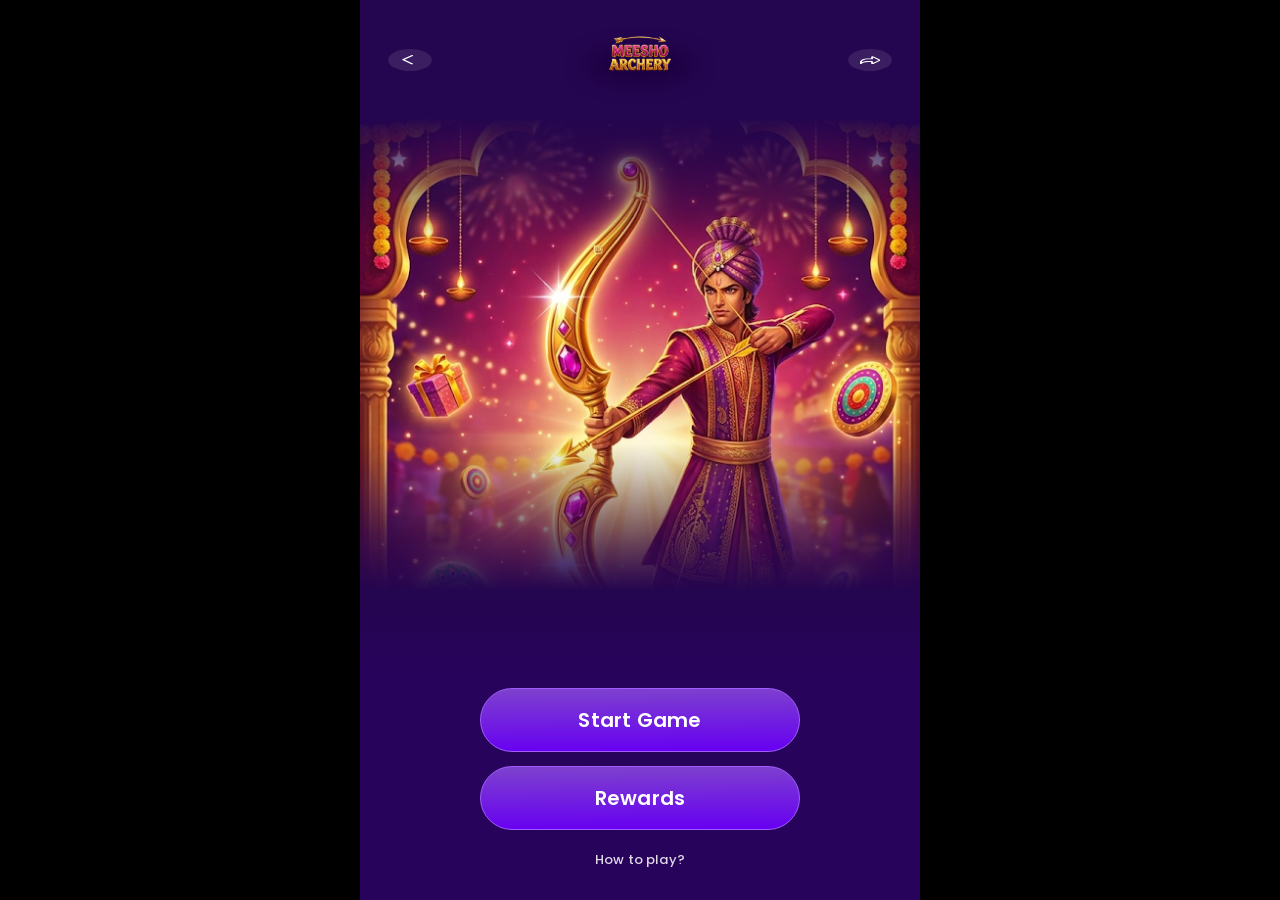
==== index.html @ 8c5590b3 "Initial commit: Meesho Archery game" ====
<!DOCTYPE html>
<html lang="en">
<head>
  <meta charset="UTF-8" />
  <title>Meesho Archery</title>
  <meta name="viewport" content="width=device-width, initial-scale=1, maximum-scale=1, viewport-fit=cover" />
  <meta name="theme-color" content="#2a0b55" />
  <link rel="preconnect" href="https://fonts.googleapis.com" />
  <link rel="preconnect" href="https://fonts.gstatic.com" crossorigin />
  <link href="https://fonts.googleapis.com/css2?family=Poppins:wght@500;600&display=swap" rel="stylesheet" />
  <link rel="stylesheet" href="css/style.css" />
  <link rel="stylesheet" href="css/landing.css" />
</head>
<body>
  <main class="screen landing-screen" id="landing-screen">
    <header class="app-header">
      <button class="icon-btn" id="back-btn" aria-label="Back">
        <img src="assets/images/icon-back.svg" alt="" />
      </button>

      <div class="logo">
        <img class="logo__glow" src="assets/images/logo-glow.svg" alt="" />
        <img class="logo__mark" src="assets/images/logo-text.png" alt="Meesho Archery" />
      </div>

      <button class="icon-btn" id="share-btn" aria-label="Share">
        <img src="assets/images/icon-share.svg" alt="" />
      </button>
    </header>

    <div class="hero">
      <img class="hero__image" src="assets/images/hero.png" alt="Archer aiming a bow" />
      <div class="hero__fade-top"></div>
      <div class="hero__fade-bottom"></div>
    </div>

    <div class="landing-actions">
      <button class="btn btn--primary" id="start-game-btn">Start Game</button>
      <button class="btn btn--secondary" id="rewards-btn">Rewards</button>
      <button class="link-btn" id="how-to-play-btn">How to play?</button>
    </div>
  </main>

  <script src="js/main.js"></script>
</body>
</html>
---- css/style.css ----
:root {
  --color-bg-deep: #24054f;
  --color-bg: #2a0b55;
  --color-bg-fade: #28035c;
  --color-purple-light: #a15cff;
  --color-btn-grad-top: #7d41ce;
  --color-btn-grad-bottom: #6700f1;
  --color-white: #ffffff;

  --font-body: "Poppins", system-ui, sans-serif;

  --safe-top: env(safe-area-inset-top, 0px);
  --safe-bottom: env(safe-area-inset-bottom, 0px);
}

* {
  box-sizing: border-box;
}

html,
body {
  margin: 0;
  padding: 0;
  min-height: 100dvh;
  background: #000;
  font-family: var(--font-body);
  -webkit-tap-highlight-color: transparent;
}

button {
  font-family: inherit;
  cursor: pointer;
  border: none;
  background: none;
  color: inherit;
  padding: 0;
  margin: 0;
  appearance: none;
  -webkit-appearance: none;
}

img {
  display: block;
  max-width: 100%;
}

.screen {
  position: relative;
  width: 100%;
  max-width: 560px;
  min-height: 100dvh;
  margin: 0 auto;
  overflow: hidden;
  background: var(--color-bg);
}

.icon-btn {
  display: flex;
  align-items: center;
  justify-content: center;
  width: clamp(36px, 9.5vw, 44px);
  height: clamp(36px, 9.5vw, 44px);
  flex: 0 0 auto;
  border-radius: 50%;
  overflow: hidden;
  line-height: 0;
}

.icon-btn img {
  width: 100%;
  height: 100%;
  object-fit: contain;
}

/* ---------- Shared app header (back / logo / share row) ---------- */

.app-header {
  display: flex;
  align-items: center;
  justify-content: space-between;
  flex: 0 0 auto;
  gap: clamp(8px, 3vw, 16px);
  padding: calc(var(--safe-top) + clamp(10px, 3vh, 18px)) clamp(16px, 5vw, 28px) clamp(10px, 3vh, 16px);
  background: var(--color-bg-deep);
  position: relative;
  z-index: 3;
}

.logo {
  position: relative;
  width: clamp(96px, 30vw, 148px);
  aspect-ratio: 83 / 47;
  flex: 0 0 auto;
}

.logo__glow {
  position: absolute;
  inset: 0;
  width: 100%;
  height: 100%;
  object-fit: contain;
  transform: translateY(6%);
}

.logo__mark {
  position: absolute;
  left: 8%;
  top: 0;
  width: 84%;
  height: 88%;
  object-fit: contain;
}

/* ---------- Shared buttons ---------- */

.btn {
  width: 100%;
  max-width: 320px;
  border: 1px solid var(--color-purple-light);
  border-radius: 999px;
  padding: clamp(12px, 2vh, 16px) 24px;
  font-family: var(--font-body);
  font-weight: 600;
  font-size: clamp(16px, 4.6vw, 20px);
  letter-spacing: 0.24px;
  text-align: center;
  color: var(--color-white);
  background-image: linear-gradient(179.5deg, var(--color-btn-grad-top) 1.4%, var(--color-btn-grad-bottom) 98.4%);
  transition: transform 0.12s ease, filter 0.12s ease;
}

.btn:active {
  transform: scale(0.97);
  filter: brightness(0.95);
}

.link-btn {
  font-size: clamp(11px, 3vw, 13px);
  font-weight: 500;
  letter-spacing: 0.144px;
  color: var(--color-white);
  opacity: 0.85;
  padding: 6px 12px;
}

.link-btn:active {
  opacity: 1;
}
---- css/landing.css ----
.landing-screen {
  display: flex;
  flex-direction: column;
  color: var(--color-white);
}

/* ---------- Hero ---------- */

.hero {
  position: relative;
  flex: 1 1 auto;
  min-height: 0;
  overflow: hidden;
  background: var(--color-bg-deep);
}

.hero__image {
  position: absolute;
  inset: 0;
  width: 100%;
  height: 100%;
  object-fit: cover;
  object-position: 50% 20%;
}

.hero__fade-top {
  position: absolute;
  top: 0;
  left: 0;
  right: 0;
  height: 22%;
  background: linear-gradient(to bottom, var(--color-bg-deep) 0%, rgba(36, 5, 79, 0) 100%);
  pointer-events: none;
}

.hero__fade-bottom {
  position: absolute;
  bottom: 0;
  left: 0;
  right: 0;
  height: 42%;
  background: linear-gradient(
    to bottom,
    rgba(42, 11, 85, 0) 0%,
    var(--color-bg-deep) 63%,
    var(--color-bg-fade) 100%
  );
  pointer-events: none;
}

/* ---------- Actions ---------- */

.landing-actions {
  flex: 0 0 auto;
  display: flex;
  flex-direction: column;
  align-items: center;
  gap: clamp(10px, 2.2vh, 14px);
  padding: clamp(4px, 1.5vh, 10px) clamp(24px, 10vw, 64px) calc(var(--safe-bottom) + clamp(16px, 3vh, 24px));
  background: var(--color-bg-fade);
  position: relative;
  z-index: 2;
}

/* ---------- Small-height phones: keep hero from disappearing ---------- */
@media (max-height: 640px) {
  .hero {
    min-height: 34dvh;
  }
}
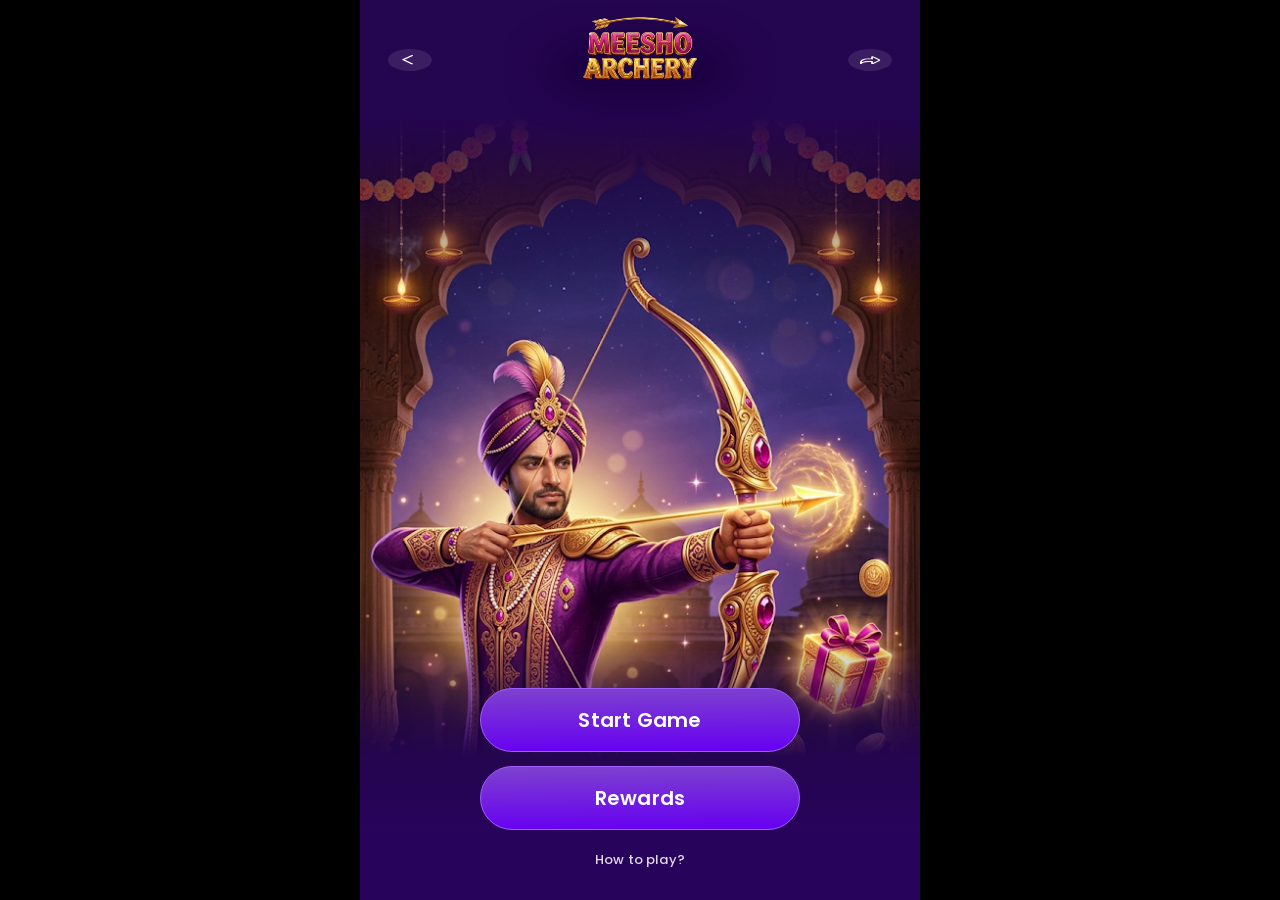
==== commit cd1bda6b: "Update landing hero artwork and align it with Start Game button Swap in the new Figma archer artwork" ====
--- a/index.html
+++ b/index.html
@@ -28,16 +28,17 @@
       </button>
     </header>
 
-    <div class="hero">
-      <img class="hero__image" src="assets/images/hero.png" alt="Archer aiming a bow" />
-      <div class="hero__fade-top"></div>
-      <div class="hero__fade-bottom"></div>
-    </div>
+    <div class="landing-stage">
+      <div class="hero">
+        <img class="hero__image" src="assets/images/hero.png" alt="Archer aiming a bow" />
+        <div class="hero__fade-top"></div>
+      </div>
 
-    <div class="landing-actions">
-      <button class="btn btn--primary" id="start-game-btn">Start Game</button>
-      <button class="btn btn--secondary" id="rewards-btn">Rewards</button>
-      <button class="link-btn" id="how-to-play-btn">How to play?</button>
+      <div class="landing-actions">
+        <button class="btn btn--primary" id="start-game-btn">Start Game</button>
+        <button class="btn btn--secondary" id="rewards-btn">Rewards</button>
+        <button class="link-btn" id="how-to-play-btn">How to play?</button>
+      </div>
     </div>
   </main>
 
--- a/css/style.css
+++ b/css/style.css
@@ -88,9 +88,14 @@
 
 .logo {
   position: relative;
+  /* Layout footprint stays at the ORIGINAL size so the header row's height
+     (and everything below it) never shifts. The bigger look is applied purely
+     visually via transform below, which doesn't participate in layout/flow. */
   width: clamp(96px, 30vw, 148px);
   aspect-ratio: 83 / 47;
   flex: 0 0 auto;
+  transform: scale(1.83);
+  transform-origin: 50% 50%;
 }
 
 .logo__glow {
--- a/css/landing.css
+++ b/css/landing.css
@@ -4,14 +4,21 @@
   color: var(--color-white);
 }
 
-/* ---------- Hero ---------- */
+/* ---------- Stage (hero image + actions overlap, like the Figma reference) ---------- */
 
-.hero {
+.landing-stage {
   position: relative;
   flex: 1 1 auto;
   min-height: 0;
   overflow: hidden;
   background: var(--color-bg-deep);
+}
+
+/* ---------- Hero ---------- */
+
+.hero {
+  position: absolute;
+  inset: 0;
 }
 
 .hero__image {
@@ -20,7 +27,7 @@
   width: 100%;
   height: 100%;
   object-fit: cover;
-  object-position: 50% 20%;
+  object-position: 50% 15%;
 }
 
 .hero__fade-top {
@@ -33,21 +40,6 @@
   pointer-events: none;
 }
 
-.hero__fade-bottom {
-  position: absolute;
-  bottom: 0;
-  left: 0;
-  right: 0;
-  height: 42%;
-  background: linear-gradient(
-    to bottom,
-    rgba(42, 11, 85, 0) 0%,
-    var(--color-bg-deep) 63%,
-    var(--color-bg-fade) 100%
-  );
-  pointer-events: none;
-}
-
 /* ---------- Actions ---------- */
 
 .landing-actions {
@@ -56,15 +48,23 @@
   flex-direction: column;
   align-items: center;
   gap: clamp(10px, 2.2vh, 14px);
-  padding: clamp(4px, 1.5vh, 10px) clamp(24px, 10vw, 64px) calc(var(--safe-bottom) + clamp(16px, 3vh, 24px));
-  background: var(--color-bg-fade);
-  position: relative;
+  padding: clamp(28px, 8vh, 48px) clamp(24px, 10vw, 64px) calc(var(--safe-bottom) + clamp(16px, 3vh, 24px));
+  background: linear-gradient(
+    to bottom,
+    rgba(42, 11, 85, 0) 0%,
+    var(--color-bg-deep) 45%,
+    var(--color-bg-fade) 78%
+  );
+  position: absolute;
+  left: 0;
+  right: 0;
+  bottom: 0;
   z-index: 2;
 }
 
 /* ---------- Small-height phones: keep hero from disappearing ---------- */
 @media (max-height: 640px) {
-  .hero {
+  .landing-stage {
     min-height: 34dvh;
   }
 }
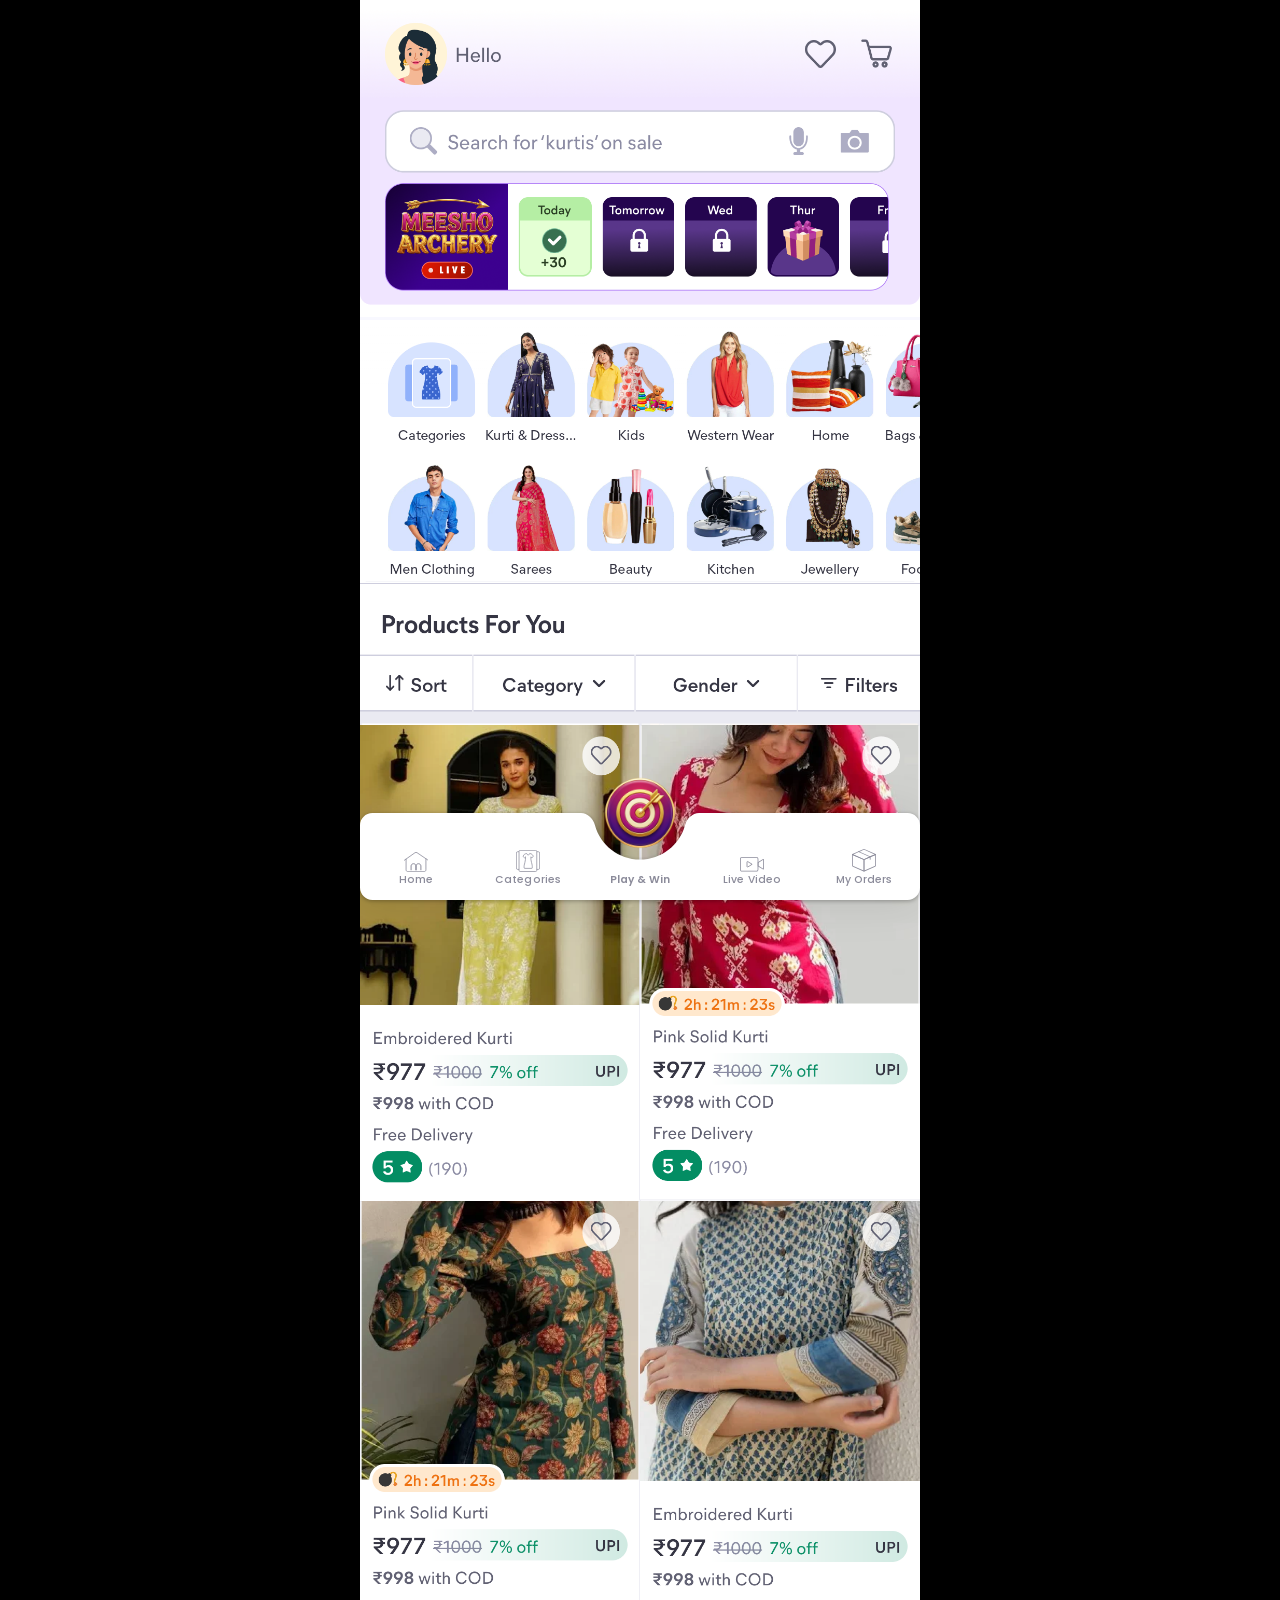
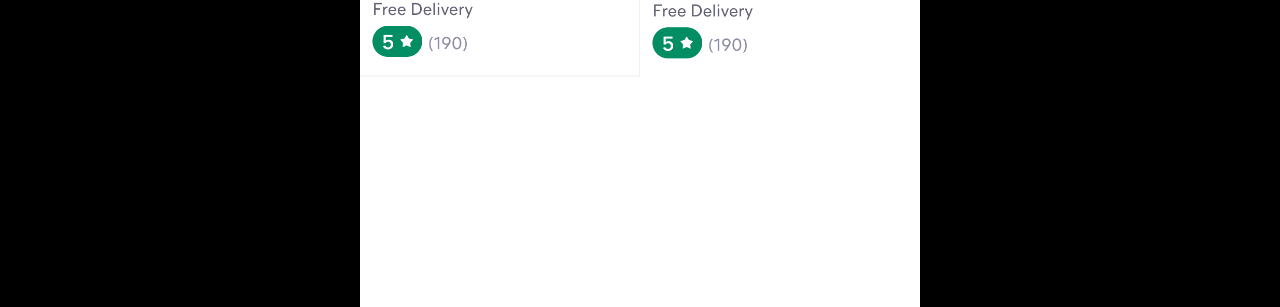
==== commit bbf80fa8: "Make the Meesho homepage the site's actual entry point The homepage was previously only reachable at" ====
--- a/index.html
+++ b/index.html
@@ -2,46 +2,84 @@
 <html lang="en">
 <head>
   <meta charset="UTF-8" />
-  <title>Meesho Archery</title>
+  <title>Meesho</title>
   <meta name="viewport" content="width=device-width, initial-scale=1, maximum-scale=1, viewport-fit=cover" />
-  <meta name="theme-color" content="#2a0b55" />
+  <meta name="theme-color" content="#ffffff" />
   <link rel="preconnect" href="https://fonts.googleapis.com" />
   <link rel="preconnect" href="https://fonts.gstatic.com" crossorigin />
   <link href="https://fonts.googleapis.com/css2?family=Poppins:wght@500;600&display=swap" rel="stylesheet" />
   <link rel="stylesheet" href="css/style.css" />
-  <link rel="stylesheet" href="css/landing.css" />
+  <link rel="stylesheet" href="css/home.css" />
 </head>
 <body>
-  <main class="screen landing-screen" id="landing-screen">
-    <header class="app-header">
-      <button class="icon-btn" id="back-btn" aria-label="Back">
-        <img src="assets/images/icon-back.svg" alt="" />
-      </button>
-
-      <div class="logo">
-        <img class="logo__glow" src="assets/images/logo-glow.svg" alt="" />
-        <img class="logo__mark" src="assets/images/logo-text.png" alt="Meesho Archery" />
+  <main class="screen home-screen" id="home-screen">
+    <div class="home-content">
+      <div class="home-block">
+        <img class="home-img" src="assets/images/home/header.png" alt="Meesho home header with search and daily rewards" />
+        <button class="widget-hotspot" id="widget-hotspot" aria-label="Open Meesho Archery game"></button>
       </div>
 
-      <button class="icon-btn" id="share-btn" aria-label="Share">
-        <img src="assets/images/icon-share.svg" alt="" />
-      </button>
-    </header>
+      <img class="home-img" src="assets/images/home/categories.png" alt="Shop by category" />
+      <img class="home-img" src="assets/images/home/filters.png" alt="Products for you" />
+      <img class="home-img" src="assets/images/home/products.png" alt="Recommended products" />
 
-    <div class="landing-stage">
-      <div class="hero">
-        <img class="hero__image" src="assets/images/hero.png" alt="Archer aiming a bow" />
-        <div class="hero__fade-top"></div>
+      <div class="home-nav-spacer" aria-hidden="true"></div>
+    </div>
+
+    <nav class="bottom-nav" aria-label="Primary">
+      <img class="bottom-nav__surface" src="assets/images/home/nav-surface.svg" alt="" aria-hidden="true" />
+
+      <div class="bottom-nav__row">
+        <button class="nav-item" type="button">
+          <svg viewBox="0 0 24.2317 20.28" fill="none" xmlns="http://www.w3.org/2000/svg">
+            <path d="M0.400032 8.31479L11.065 0.745629C11.6969 0.297211 12.5407 0.288151 13.182 0.722898L23.8317 7.94239" stroke="currentColor" stroke-width="0.8" stroke-linecap="round"/>
+            <path d="M2.108 7.16096V18.0229C2.108 19.0485 2.93948 19.88 3.96515 19.88H20.2663C21.292 19.88 22.1234 19.0485 22.1234 18.0229V6.91459" stroke="currentColor" stroke-width="0.8" stroke-linecap="round"/>
+            <g transform="translate(6.66, 11.31)">
+              <path d="M5.41244 6.71033V2.81773C5.41078 2.20352 5.15113 1.61493 4.69027 1.18062C4.22941 0.746302 3.60482 0.501573 2.95307 0.500004C2.30189 0.501578 1.67796 0.746496 1.2181 1.18098C0.758245 1.61547 0.499998 2.20407 0.5 2.81773V6.74" stroke="currentColor" stroke-linecap="round" stroke-linejoin="round"/>
+              <path d="M10.407 6.71033V2.81773C10.407 2.20407 10.1487 1.61547 9.68885 1.18098C9.22899 0.746496 8.60506 0.501578 7.95389 0.500004V0.500004C7.30271 0.501578 6.67878 0.746496 6.21892 1.18098C5.75907 1.61547 5.50082 2.20407 5.50082 2.81773V6.74" stroke="currentColor" stroke-linecap="round" stroke-linejoin="round"/>
+            </g>
+          </svg>
+          <span>Home</span>
+        </button>
+
+        <button class="nav-item" type="button">
+          <svg viewBox="0 0 24.1429 22" fill="none" xmlns="http://www.w3.org/2000/svg">
+            <path d="M1.65332 1.72852H22.4902C23.2266 1.72863 23.7715 2.26998 23.7715 2.87402V18.4043C23.7714 19.0109 23.2237 19.5575 22.4902 19.5576H1.65332C0.919769 19.5576 0.371227 19.0109 0.371094 18.4043V2.87402C0.371094 2.26991 0.916852 1.72852 1.65332 1.72852Z" stroke="currentColor" stroke-width="0.742857"/>
+            <path d="M4.08691 0.371094H19.8535C20.4272 0.371094 20.8846 0.829143 20.8848 1.38379V20.6162C20.8846 21.1709 20.4272 21.6289 19.8535 21.6289H4.08691C3.51326 21.6289 3.05587 21.1709 3.05566 20.6162V1.38379C3.05587 0.829142 3.51326 0.371094 4.08691 0.371094Z" fill="var(--home-nav-bg,#fff)" stroke="currentColor" stroke-width="0.742857"/>
+            <path fill-rule="evenodd" clip-rule="evenodd" d="M15.8156 7.69062C15.8906 7.76562 16.0031 7.76563 16.0875 7.7L17.4 6.5375C17.475 6.4625 17.4937 6.35 17.4468 6.25625C16.9687 5.34688 16.3312 4.63438 16.0781 4.3625L15.8062 4.14687C15.3656 3.9125 14.6906 3.65 13.8375 3.5C13.7531 4.14687 13.275 4.67187 12.6562 4.83125C12.6187 4.83125 12.5906 4.85 12.5531 4.85C12.4593 4.86875 12.3656 4.87813 12.2718 4.87813C12.1781 4.87813 12.0843 4.86875 11.9906 4.85C11.9531 4.85 11.925 4.84062 11.8875 4.83125C11.2687 4.67187 10.7906 4.14687 10.7062 3.5C9.86247 3.65 9.19684 3.90313 8.75622 4.1375C8.64372 4.20313 8.54997 4.27813 8.45622 4.37188C8.19372 4.65313 7.57497 5.35625 7.09684 6.25625C7.04997 6.35 7.06872 6.4625 7.14372 6.5375L8.45622 7.7C8.54059 7.76563 8.65309 7.76562 8.72809 7.69062L9.59997 6.85625C9.78747 8.59062 9.45934 10.6531 8.96247 12.3969C8.66247 13.4469 8.37184 14.45 8.25934 15.3594V15.425C8.14684 16.2688 8.05309 17.0937 8.21247 18.0969C8.24997 18.3219 8.45622 18.5 8.68122 18.5H15.8718C16.1062 18.5 16.3125 18.3312 16.3406 18.0969C16.4906 17.1031 16.4062 16.2781 16.2937 15.425V15.3594C16.1812 14.45 15.8906 13.4469 15.5906 12.3969C15.0937 10.6531 14.7656 8.59062 14.9531 6.85625L15.825 7.69062H15.8156Z" stroke="currentColor" stroke-width="0.742857" stroke-linejoin="round"/>
+          </svg>
+          <span>Categories</span>
+        </button>
+
+        <button class="nav-item nav-item--play" id="play-win-btn" type="button" aria-label="Play and win — open Meesho Archery">
+          <span class="nav-item__badge">
+            <img src="assets/images/home/playwin-badge.png" alt="" />
+          </span>
+          <span>Play &amp; Win</span>
+        </button>
+
+        <button class="nav-item" type="button">
+          <svg viewBox="0 0 24.1429 14.6064" fill="none" xmlns="http://www.w3.org/2000/svg">
+            <path d="M16.6957 0.789286C17.2436 0.789286 17.7079 1.38357 17.7079 2.08929V12.5264C17.7079 13.2321 17.2436 13.8264 16.6957 13.8264H1.80143C1.25357 13.8264 0.789286 13.2321 0.789286 12.5264V2.08929C0.789286 1.38357 1.25357 0.789286 1.80143 0.789286H16.6957ZM16.6957 0L1.80143 0C0.807857 0 0 0.937857 0 2.08929V12.5264C0 13.6779 0.807857 14.6157 1.80143 14.6157H16.6957C17.6893 14.6157 18.4971 13.6779 18.4971 12.5264V2.08929C18.4971 0.937857 17.6893 0 16.6957 0Z" fill="currentColor"/>
+            <path d="M23.3536 2.85071V11.765L18.6271 8.92357V5.71071L23.3536 2.84143M23.5207 1.90357C23.4464 1.90357 23.3721 1.92214 23.2979 1.95L17.8471 5.265V9.36929L23.2979 12.6564C23.3721 12.6936 23.4464 12.7029 23.5207 12.7029C23.855 12.7029 24.1429 12.3779 24.1429 11.9414V2.68357C24.1429 2.23786 23.855 1.91286 23.5207 1.91286V1.90357Z" fill="currentColor"/>
+            <path fill-rule="evenodd" clip-rule="evenodd" d="M11.635 6.98286L7.79071 4.58714C7.475 4.39214 7.06643 4.615 7.06643 4.98643V9.61071C7.06643 9.97286 7.46571 10.205 7.78143 10.0193L11.6257 7.79071C11.9321 7.61429 11.9414 7.16857 11.635 6.97357V6.98286Z" stroke="currentColor" stroke-width="0.85" stroke-linecap="round" stroke-linejoin="round"/>
+          </svg>
+          <span>Live Video</span>
+        </button>
+
+        <button class="nav-item" type="button">
+          <svg viewBox="0 0 22 20.7392" fill="none" xmlns="http://www.w3.org/2000/svg">
+            <path d="M21.6531 4.58795C21.6531 4.58795 21.6277 4.57102 21.6108 4.57102L11.6092 0.137175C11.2115 -0.0405168 10.7715 -0.0405168 10.3654 0.137175L6.08385 2.03256L5.21231 2.42179L0.346923 4.58795C0.135385 4.68948 0 4.90102 0 5.15487V5.20564L0.702308 5.51871L0.998462 5.6541L10.6362 9.92718L10.9831 10.0879L11.3385 9.92718L16.2969 7.72718L17.0077 7.4141L20.9846 5.6541L21.2808 5.51871L21.9831 5.20564V5.15487C21.9831 4.90102 21.8392 4.68948 21.6362 4.58795H21.6531ZM16.7454 6.76256L15.8823 7.15179L11.0169 9.31795L1.22692 4.96871L6.09231 2.81102L6.96385 2.42179L10.6531 0.780252C10.8731 0.687176 11.11 0.687176 11.33 0.780252L20.7731 4.96871L16.7454 6.76256Z" fill="currentColor"/>
+            <path d="M21.6532 4.58691L20.7817 4.96768L16.754 6.76153L15.8909 7.15076L11.0256 9.31691L10.6786 9.47768V20.5708L11.0425 20.74L11.3809 20.5792L21.1202 16.2469C21.6702 16.0015 22.0256 15.4515 22.0256 14.8508V5.15384C22.0256 4.89999 21.8817 4.68845 21.6786 4.58691H21.6532ZM21.2979 14.8508C21.2979 15.1723 21.1032 15.4685 20.8071 15.6038L11.364 19.8092V9.93461L16.3225 7.73461L17.0332 7.42153L21.0102 5.65307L21.3063 5.51768V14.8508H21.2979ZM17.0248 7.41307L16.314 7.72615L17.0248 7.42153L21.0017 5.65307L17.0248 7.41307Z" fill="currentColor"/>
+            <path d="M11 9.31691L1.22697 4.96768L0.355427 4.58691C0.143889 4.68845 0.00850423 4.89999 0.00850423 5.15384V14.8592C0.00850423 15.4685 0.363889 16.0185 0.913889 16.2554L10.6531 20.5708L11.017 20.74L11.3554 20.5792V9.47768L11.0085 9.31691H11ZM10.6447 19.8008L1.19312 15.6208C0.905427 15.4854 0.710812 15.1892 0.710812 14.8592V5.51768L1.00697 5.65307L10.6447 9.93461V19.8092V19.8008Z" fill="currentColor"/>
+            <path d="M17.0162 7.11615V9.57C17.0162 9.76462 16.8554 9.91692 16.6608 9.91692C16.4662 9.91692 16.3138 9.75615 16.3138 9.57V7.33615L15.8823 7.14154L6.09231 2.81769L5.22077 2.42846L6.09231 2.03923L6.96385 2.42846L16.7454 6.76923L16.8131 6.80308C16.94 6.86231 17.0246 6.98923 17.0246 7.12462L17.0162 7.11615Z" fill="currentColor"/>
+          </svg>
+          <span>My Orders</span>
+        </button>
       </div>
-
-      <div class="landing-actions">
-        <button class="btn btn--primary" id="start-game-btn">Start Game</button>
-        <button class="btn btn--secondary" id="rewards-btn">Rewards</button>
-        <button class="link-btn" id="how-to-play-btn">How to play?</button>
-      </div>
-    </div>
+    </nav>
   </main>
 
-  <script src="js/main.js"></script>
+  <script src="js/home.js"></script>
 </body>
 </html>
--- a/css/home.css
+++ b/css/home.css
@@ -0,0 +1,145 @@
+/* ---------- Homepage screen (mostly image-based, kept responsive) ---------- */
+
+.home-screen {
+  overflow: visible;
+  min-height: auto;
+  background: #ffffff;
+  color: #1c1c26;
+}
+
+.home-content {
+  display: block;
+  width: 100%;
+}
+
+.home-img {
+  display: block;
+  width: 100%;
+  height: auto;
+}
+
+.home-block {
+  position: relative;
+  width: 100%;
+  line-height: 0;
+}
+
+/* Invisible tap target laid over the "Meesho Archery" daily-progress widget
+   baked into the header image. Box is tuned to the widget's card row so the
+   whole card (across the horizontal scroll strip) is tappable. */
+.widget-hotspot {
+  position: absolute;
+  left: 4.4%;
+  top: 58.3%;
+  width: 91.2%;
+  height: 32.9%;
+  padding: 0;
+  border: none;
+  background: transparent;
+  cursor: pointer;
+  border-radius: 14px;
+  -webkit-tap-highlight-color: transparent;
+}
+
+.widget-hotspot:active {
+  background: rgba(255, 255, 255, 0.08);
+}
+
+/* ---------- Bottom navigation ---------- */
+
+.bottom-nav {
+  position: fixed;
+  left: 50%;
+  bottom: 0;
+  transform: translateX(-50%);
+  width: 100%;
+  max-width: 560px;
+  aspect-ratio: 360 / 56;
+  z-index: 50;
+}
+
+.bottom-nav__surface {
+  position: absolute;
+  inset: 0;
+  width: 100%;
+  height: 100%;
+  display: block;
+  filter: drop-shadow(0px 1px 2px rgba(0, 0, 0, 0.3)) drop-shadow(0px 1px 21px rgba(0, 0, 0, 0.1));
+}
+
+.bottom-nav__row {
+  /* NOTE: use top/bottom (not padding-bottom) to reserve space at the base of
+     the bar. Percentage padding/margin on the vertical axis always resolves
+     against the containing block's WIDTH per spec, which is wrong here since
+     this box is short and wide — top/bottom offsets on an absolutely
+     positioned element correctly resolve against the container's HEIGHT. */
+  position: absolute;
+  left: 0;
+  right: 0;
+  top: 0;
+  bottom: 14%;
+  display: flex;
+  align-items: flex-end;
+}
+
+.nav-item {
+  flex: 1 1 0;
+  display: flex;
+  flex-direction: column;
+  align-items: center;
+  justify-content: flex-end;
+  gap: 5%;
+  color: #8b8b9a;
+  font-size: clamp(8.5px, 2.55vw, 10.5px);
+  font-weight: 500;
+  letter-spacing: 0.1px;
+  transition: opacity 0.12s ease;
+}
+
+.nav-item:active {
+  opacity: 0.6;
+}
+
+.nav-item svg {
+  width: clamp(19px, 6.1vw, 24px);
+  height: auto;
+  flex: 0 0 auto;
+}
+
+.nav-item--active {
+  color: #6700f1;
+}
+
+/* Center "Play & Win" slot: this item stretches to the row's full cross-axis
+   size (instead of shrinking to its content, like its siblings) so its top
+   edge lines up with the nav bar's top edge. The circular badge is then
+   absolutely positioned at that top edge and floats above the bar, matching
+   the Figma design where the badge nests into the surface's notch cutout. */
+.nav-item--play {
+  align-self: stretch;
+  justify-content: flex-end;
+  position: relative;
+  font-weight: 600;
+}
+
+.nav-item__badge {
+  position: absolute;
+  top: 0;
+  left: 50%;
+  width: 92%; /* 92% of this item's width (1/5 of bar) ≈ 18.4% of full bar width */
+  aspect-ratio: 1 / 1;
+  transform: translate(-50%, -50%);
+  pointer-events: none;
+}
+
+.nav-item__badge img {
+  width: 100%;
+  height: 100%;
+  display: block;
+  object-fit: contain;
+}
+
+.home-nav-spacer {
+  width: 100%;
+  aspect-ratio: 360 / 78;
+}
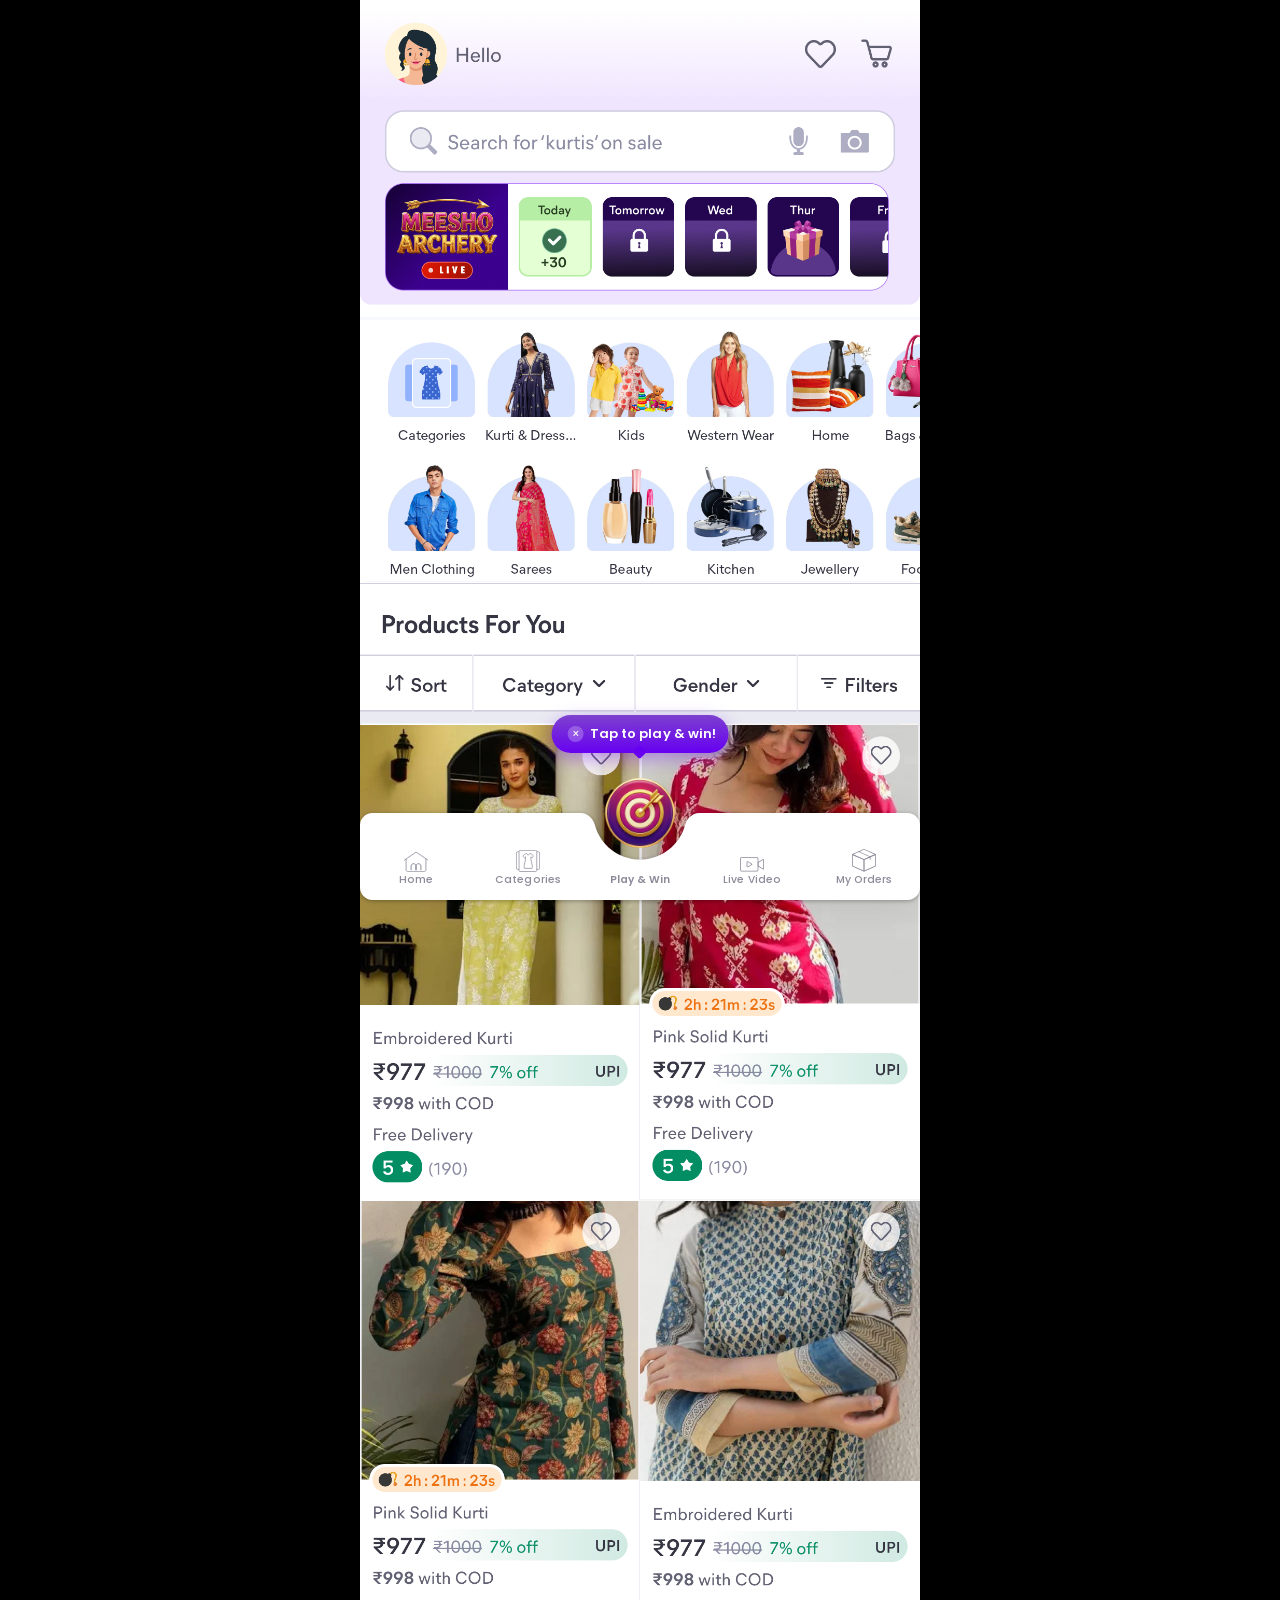
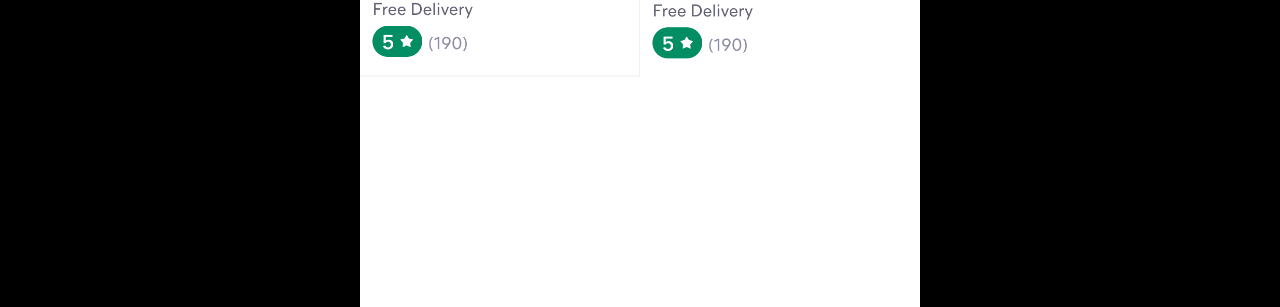
==== commit b5e35f1b: "Revamp end-game screens, add homepage nudge, and add draw/release hint - Restyle all 4 end-game over" ====
--- a/index.html
+++ b/index.html
@@ -27,6 +27,12 @@
     </div>
 
     <nav class="bottom-nav" aria-label="Primary">
+      <div class="nav-nudge" id="nav-nudge" role="status">
+        <button class="nav-nudge__close" id="nav-nudge-close" type="button" aria-label="Dismiss">&times;</button>
+        <span>Tap to play &amp; win!</span>
+        <span class="nav-nudge__tail" aria-hidden="true"></span>
+      </div>
+
       <img class="bottom-nav__surface" src="assets/images/home/nav-surface.svg" alt="" aria-hidden="true" />
 
       <div class="bottom-nav__row">
--- a/css/style.css
+++ b/css/style.css
@@ -15,6 +15,18 @@
 
 * {
   box-sizing: border-box;
+}
+
+.sr-only {
+  position: absolute;
+  width: 1px;
+  height: 1px;
+  padding: 0;
+  margin: -1px;
+  overflow: hidden;
+  clip: rect(0, 0, 0, 0);
+  white-space: nowrap;
+  border: 0;
 }
 
 html,
--- a/css/home.css
+++ b/css/home.css
@@ -143,3 +143,101 @@
   width: 100%;
   aspect-ratio: 360 / 78;
 }
+
+/* ---------- "Play & Win" nudge tooltip ---------- */
+/* A one-time, dismissible coach-mark that points down at the Play & Win nav
+   item, nudging first-time visitors toward the archery game. Anchored to
+   .bottom-nav (not .nav-item--play) since that item is exactly the 3rd of 5
+   equal-width flex children, i.e. horizontally centered in the bar already —
+   so centering the nudge on the bar centers it on the badge too. */
+
+.nav-nudge {
+  position: absolute;
+  left: 50%;
+  bottom: 100%;
+  /* Clear the floating Play & Win badge, not just the bar's top edge. The
+     badge is 92% of a nav-item's width (1/5 of the bar) and centered on the
+     bar's top edge, so its own top half pokes up 9.2% of the bar's width
+     above that edge (see .nav-item__badge). Margin percentages always
+     resolve against the containing block's WIDTH regardless of axis (same
+     quirk noted on .bottom-nav__row below), which conveniently matches the
+     badge's own width-based scaling — so this stays clear of the badge at
+     any viewport size. The extra few px is just breathing room for the
+     tail, kept small so the bubble reads as pointing at the icon. */
+  margin-bottom: calc(9.2% + 8px);
+  display: flex;
+  align-items: center;
+  gap: 6px;
+  white-space: nowrap;
+  padding: 9px 12px 9px 16px;
+  border-radius: 999px;
+  background-image: linear-gradient(179.5deg, var(--color-btn-grad-top, #7d41ce) 1.4%, var(--color-btn-grad-bottom, #6700f1) 98.4%);
+  color: #fff;
+  font-family: var(--font-body);
+  font-weight: 600;
+  font-size: clamp(11.5px, 3.2vw, 13px);
+  letter-spacing: 0.1px;
+  box-shadow: 0 6px 18px rgba(103, 0, 241, 0.38);
+  cursor: pointer;
+  z-index: 51;
+  animation: nav-nudge-in 0.32s ease-out both, nav-nudge-bob 1.8s ease-in-out 0.32s infinite;
+}
+
+.nav-nudge[hidden] {
+  display: none;
+}
+
+.nav-nudge__tail {
+  position: absolute;
+  bottom: -4px;
+  left: 50%;
+  width: 10px;
+  height: 10px;
+  transform: translateX(-50%) rotate(45deg);
+  background: var(--color-btn-grad-bottom, #6700f1);
+  border-radius: 2px;
+}
+
+.nav-nudge__close {
+  flex: 0 0 auto;
+  width: 16px;
+  height: 16px;
+  display: flex;
+  align-items: center;
+  justify-content: center;
+  padding: 0;
+  border: none;
+  border-radius: 50%;
+  background: rgba(255, 255, 255, 0.24);
+  color: #fff;
+  font-size: 12px;
+  line-height: 1;
+  cursor: pointer;
+}
+
+@keyframes nav-nudge-in {
+  from {
+    opacity: 0;
+    transform: translate(-50%, 6px) scale(0.92);
+  }
+  to {
+    opacity: 1;
+    transform: translate(-50%, 0) scale(1);
+  }
+}
+
+@keyframes nav-nudge-bob {
+  0%,
+  100% {
+    transform: translate(-50%, 0);
+  }
+  50% {
+    transform: translate(-50%, -5px);
+  }
+}
+
+@media (prefers-reduced-motion: reduce) {
+  .nav-nudge {
+    animation: nav-nudge-in 0.32s ease-out both;
+  }
+}
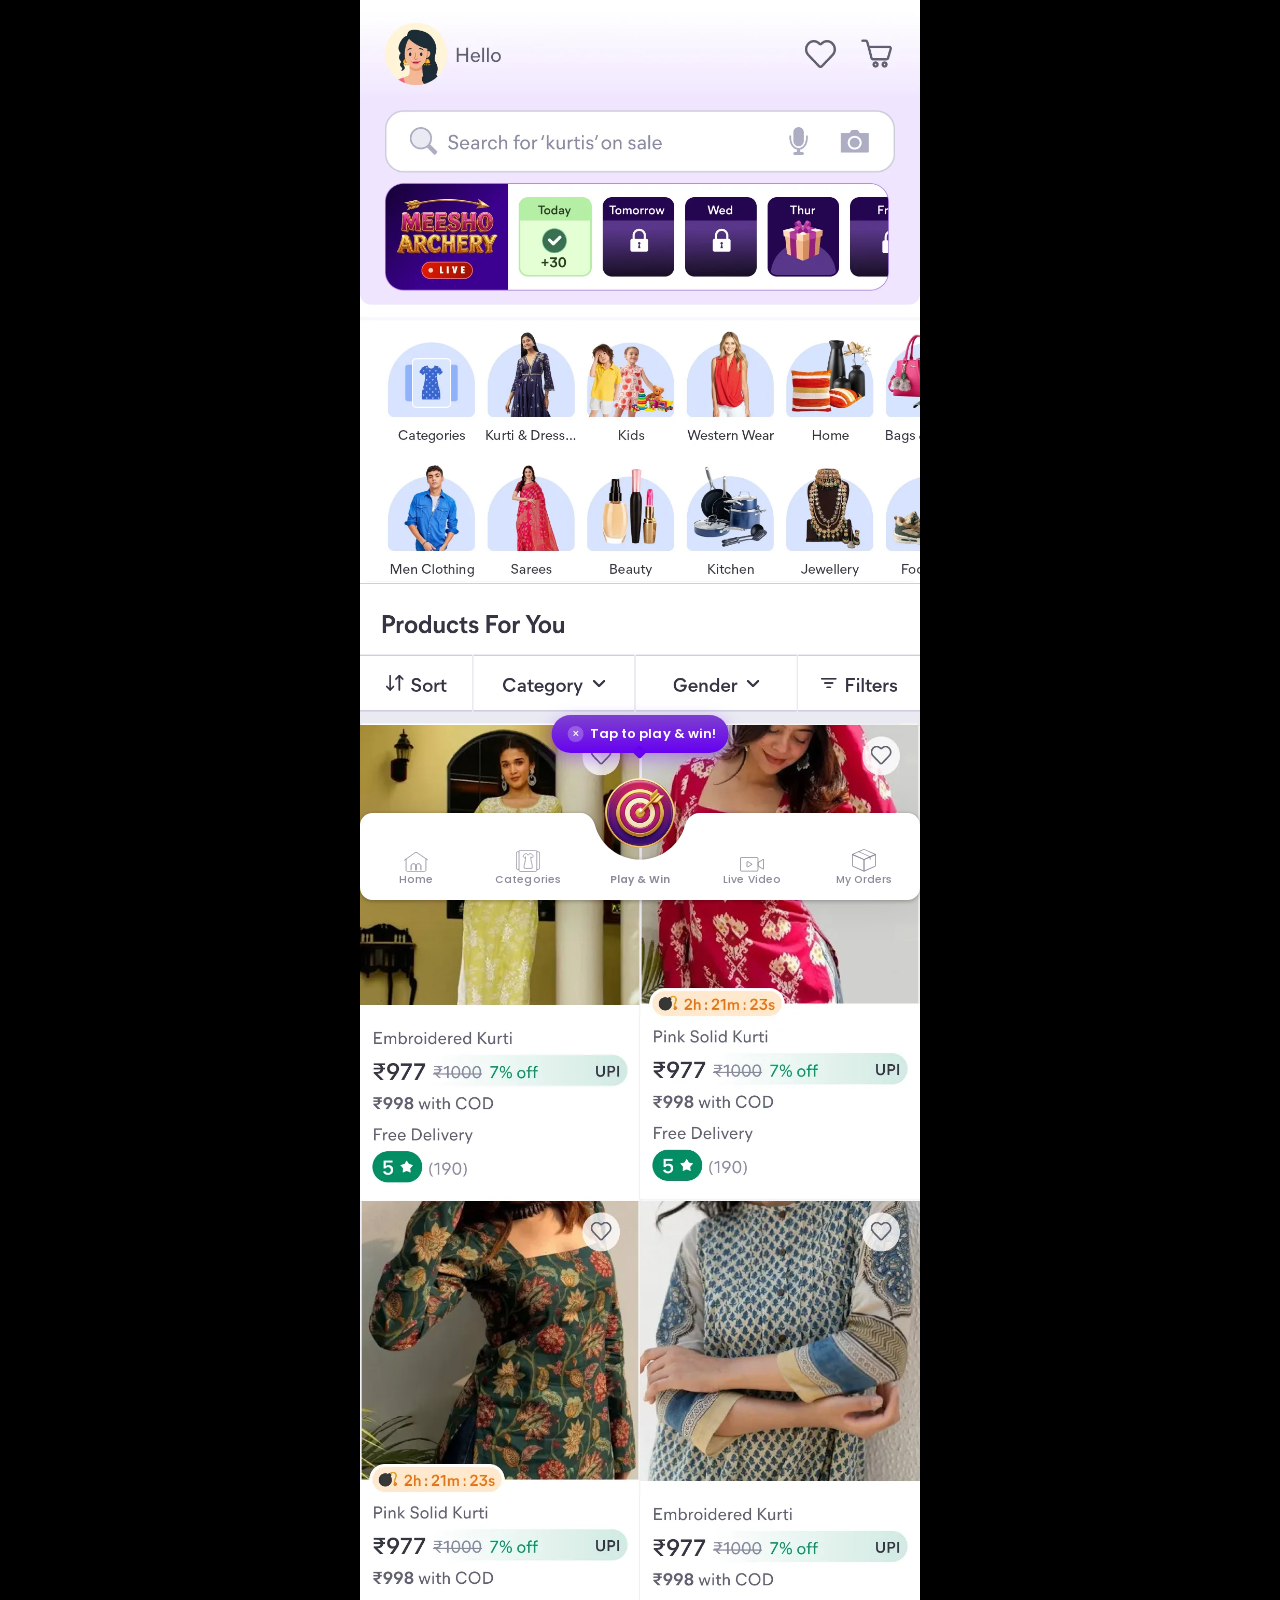
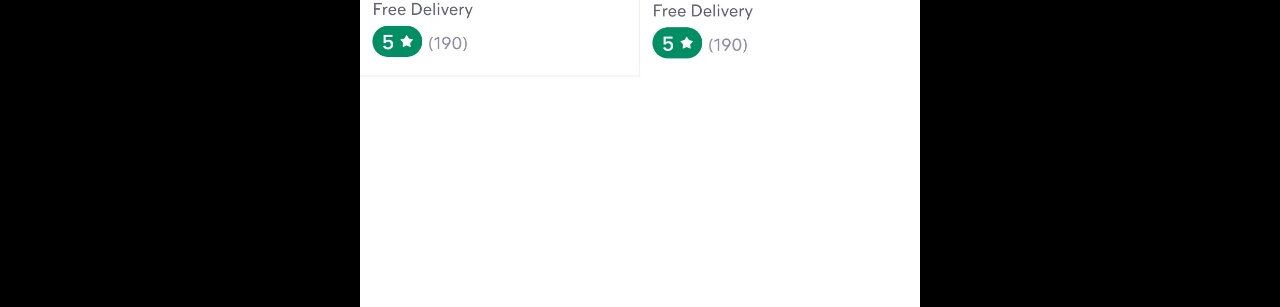
==== commit 317ad360: "Speed up iOS load times and lock mobile viewport from drifting - Convert 27 oversized PNG assets to " ====
--- a/index.html
+++ b/index.html
@@ -15,13 +15,13 @@
   <main class="screen home-screen" id="home-screen">
     <div class="home-content">
       <div class="home-block">
-        <img class="home-img" src="assets/images/home/header.png" alt="Meesho home header with search and daily rewards" />
+        <img class="home-img" src="assets/images/home/header.webp" alt="Meesho home header with search and daily rewards" width="1080" height="611" />
         <button class="widget-hotspot" id="widget-hotspot" aria-label="Open Meesho Archery game"></button>
       </div>
 
-      <img class="home-img" src="assets/images/home/categories.png" alt="Shop by category" />
-      <img class="home-img" src="assets/images/home/filters.png" alt="Products for you" />
-      <img class="home-img" src="assets/images/home/products.png" alt="Recommended products" />
+      <img class="home-img" src="assets/images/home/categories.webp" alt="Shop by category" width="1080" height="511" />
+      <img class="home-img" src="assets/images/home/filters.png" alt="Products for you" width="1080" height="276" />
+      <img class="home-img" src="assets/images/home/products.webp" alt="Recommended products" width="1080" height="2046" />
 
       <div class="home-nav-spacer" aria-hidden="true"></div>
     </div>
@@ -59,7 +59,7 @@
 
         <button class="nav-item nav-item--play" id="play-win-btn" type="button" aria-label="Play and win — open Meesho Archery">
           <span class="nav-item__badge">
-            <img src="assets/images/home/playwin-badge.png" alt="" />
+            <img src="assets/images/home/playwin-badge.webp" alt="" width="400" height="400" />
           </span>
           <span>Play &amp; Win</span>
         </button>
--- a/css/style.css
+++ b/css/style.css
@@ -8,6 +8,16 @@
   --color-white: #ffffff;
 
   --font-body: "Poppins", system-ui, sans-serif;
+
+  /* Figma specs several leaderboard text styles in "Futura" (Condensed
+     Medium for headings/names/rank numbers, plain Medium for score/time
+     values) — Futura isn't a licensed web font we can self-host or pull
+     from Google Fonts, but it ships natively on macOS/iOS, so naming it
+     first lets those devices render the exact intended typeface. Oswald
+     (already loaded via Google Fonts) is the closest visual match as a
+     fallback everywhere else, condensed weight and all. */
+  --font-display-condensed: "Futura Condensed Medium", "Futura", "Oswald", var(--font-body);
+  --font-display: "Futura Medium", "Futura", "Oswald", var(--font-body);
 
   --safe-top: env(safe-area-inset-top, 0px);
   --safe-bottom: env(safe-area-inset-bottom, 0px);
@@ -33,10 +43,22 @@
 body {
   margin: 0;
   padding: 0;
+  min-height: 100vh;
   min-height: 100dvh;
+  overflow: hidden;
+  overscroll-behavior: none;
   background: #000;
   font-family: var(--font-body);
   -webkit-tap-highlight-color: transparent;
+}
+
+/* index.html's mock home feed (see .home-screen in css/home.css) is the one
+   screen that's actually meant to scroll like a normal page — undo the
+   fixed-viewport lock above for it so its document-level scroll still works
+   on iOS/Android instead of being clipped. */
+body:has(.home-screen) {
+  overflow-y: auto;
+  overscroll-behavior-y: auto;
 }
 
 button {
@@ -60,9 +82,12 @@
   position: relative;
   width: 100%;
   max-width: 560px;
+  min-height: 100vh;
   min-height: 100dvh;
   margin: 0 auto;
   overflow: hidden;
+  overscroll-behavior: none;
+  touch-action: none;
   background: var(--color-bg);
 }
 
--- a/css/home.css
+++ b/css/home.css
@@ -3,6 +3,8 @@
 .home-screen {
   overflow: visible;
   min-height: auto;
+  overscroll-behavior: auto;
+  touch-action: pan-y;
   background: #ffffff;
   color: #1c1c26;
 }
